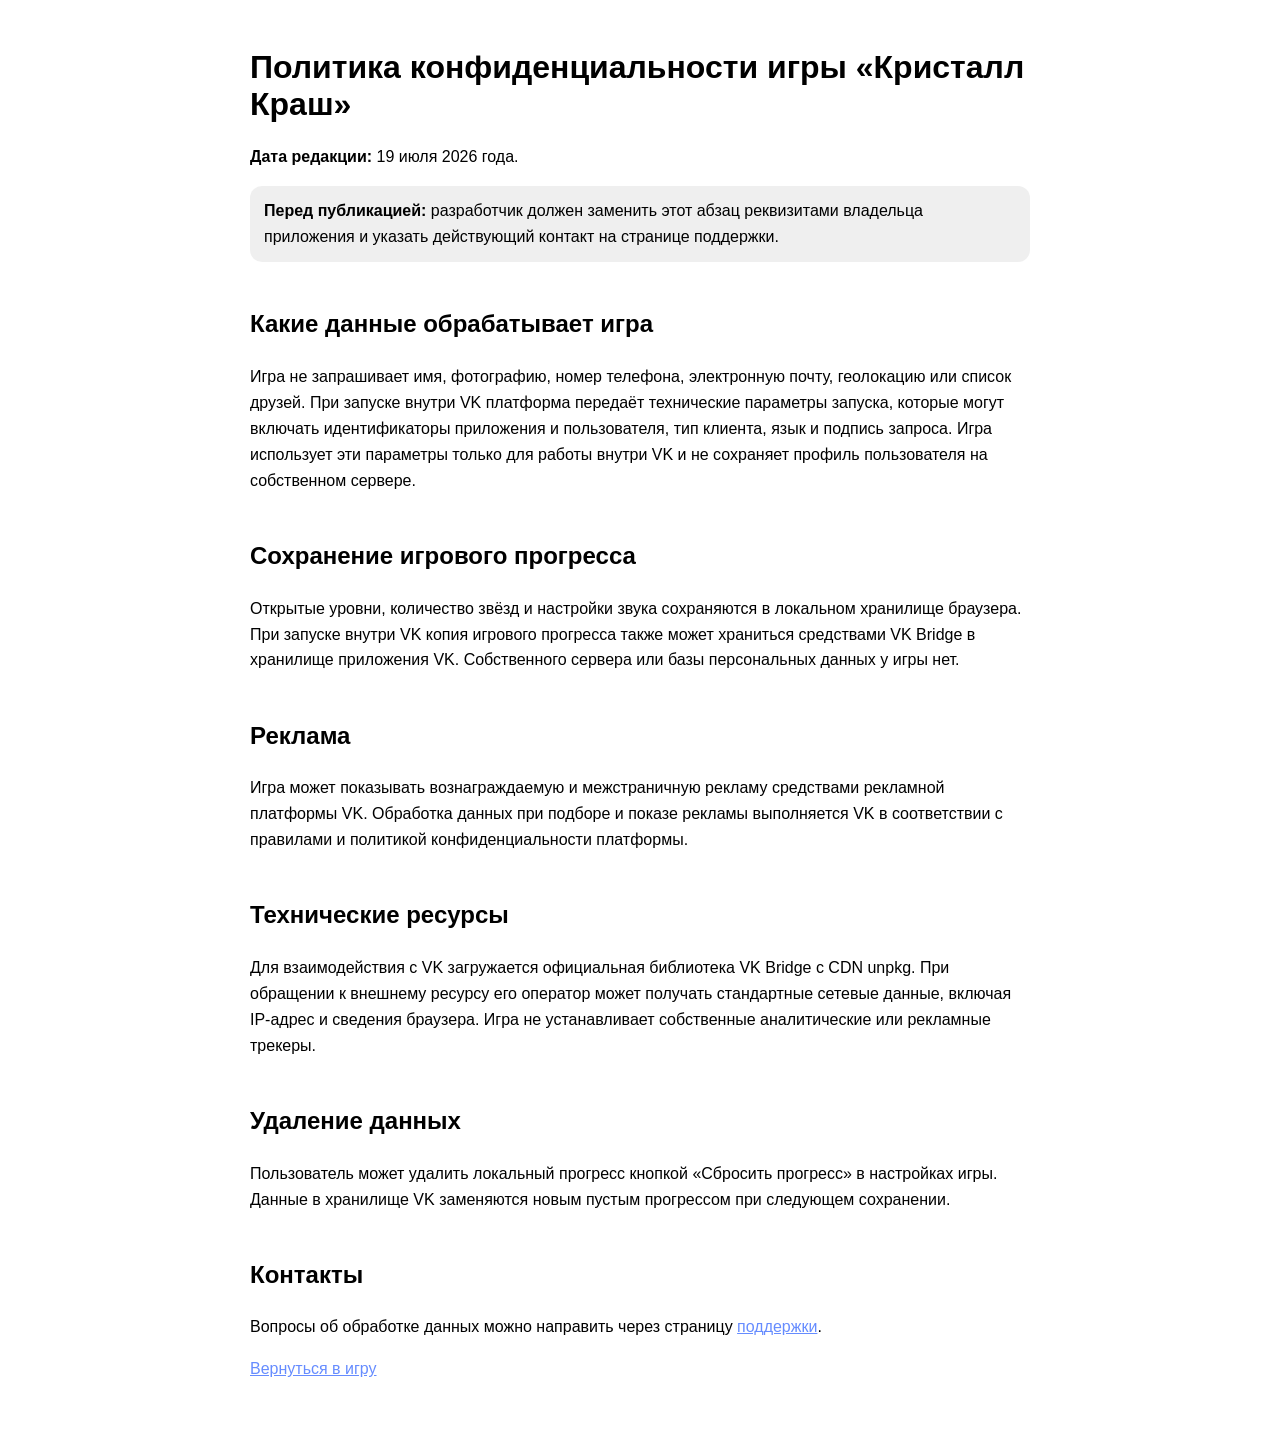
==== privacy-policy.html @ 47e56dcf "Add files via upload" ====
<!doctype html>
<html lang="ru">
<head>
  <meta charset="utf-8">
  <meta name="viewport" content="width=device-width, initial-scale=1">
  <meta name="color-scheme" content="light dark">
  <meta name="theme-color" content="#1c1330">
  <title>Политика конфиденциальности — Кристалл Краш</title>
  <style>
    :root { color-scheme: light dark; font-family: -apple-system, BlinkMacSystemFont, "Segoe UI", Arial, sans-serif; }
    body { max-width: 780px; margin: 0 auto; padding: 28px 18px 56px; line-height: 1.62; }
    h1 { line-height: 1.15; } h2 { margin-top: 1.8em; } a { color: #668cff; }
    .note { padding: 12px 14px; border-radius: 12px; background: rgba(127,127,127,.12); }
  </style>
</head>
<body>
  <h1>Политика конфиденциальности игры «Кристалл Краш»</h1>
  <p><strong>Дата редакции:</strong> 19 июля 2026 года.</p>
  <p class="note"><strong>Перед публикацией:</strong> разработчик должен заменить этот абзац реквизитами владельца приложения и указать действующий контакт на странице поддержки.</p>

  <h2>Какие данные обрабатывает игра</h2>
  <p>Игра не запрашивает имя, фотографию, номер телефона, электронную почту, геолокацию или список друзей. При запуске внутри VK платформа передаёт технические параметры запуска, которые могут включать идентификаторы приложения и пользователя, тип клиента, язык и подпись запроса. Игра использует эти параметры только для работы внутри VK и не сохраняет профиль пользователя на собственном сервере.</p>

  <h2>Сохранение игрового прогресса</h2>
  <p>Открытые уровни, количество звёзд и настройки звука сохраняются в локальном хранилище браузера. При запуске внутри VK копия игрового прогресса также может храниться средствами VK Bridge в хранилище приложения VK. Собственного сервера или базы персональных данных у игры нет.</p>

  <h2>Реклама</h2>
  <p>Игра может показывать вознаграждаемую и межстраничную рекламу средствами рекламной платформы VK. Обработка данных при подборе и показе рекламы выполняется VK в соответствии с правилами и политикой конфиденциальности платформы.</p>

  <h2>Технические ресурсы</h2>
  <p>Для взаимодействия с VK загружается официальная библиотека VK Bridge с CDN unpkg. При обращении к внешнему ресурсу его оператор может получать стандартные сетевые данные, включая IP-адрес и сведения браузера. Игра не устанавливает собственные аналитические или рекламные трекеры.</p>

  <h2>Удаление данных</h2>
  <p>Пользователь может удалить локальный прогресс кнопкой «Сбросить прогресс» в настройках игры. Данные в хранилище VK заменяются новым пустым прогрессом при следующем сохранении.</p>

  <h2>Контакты</h2>
  <p>Вопросы об обработке данных можно направить через страницу <a href="support.html">поддержки</a>.</p>
  <p><a href="index.html">Вернуться в игру</a></p>
</body>
</html>
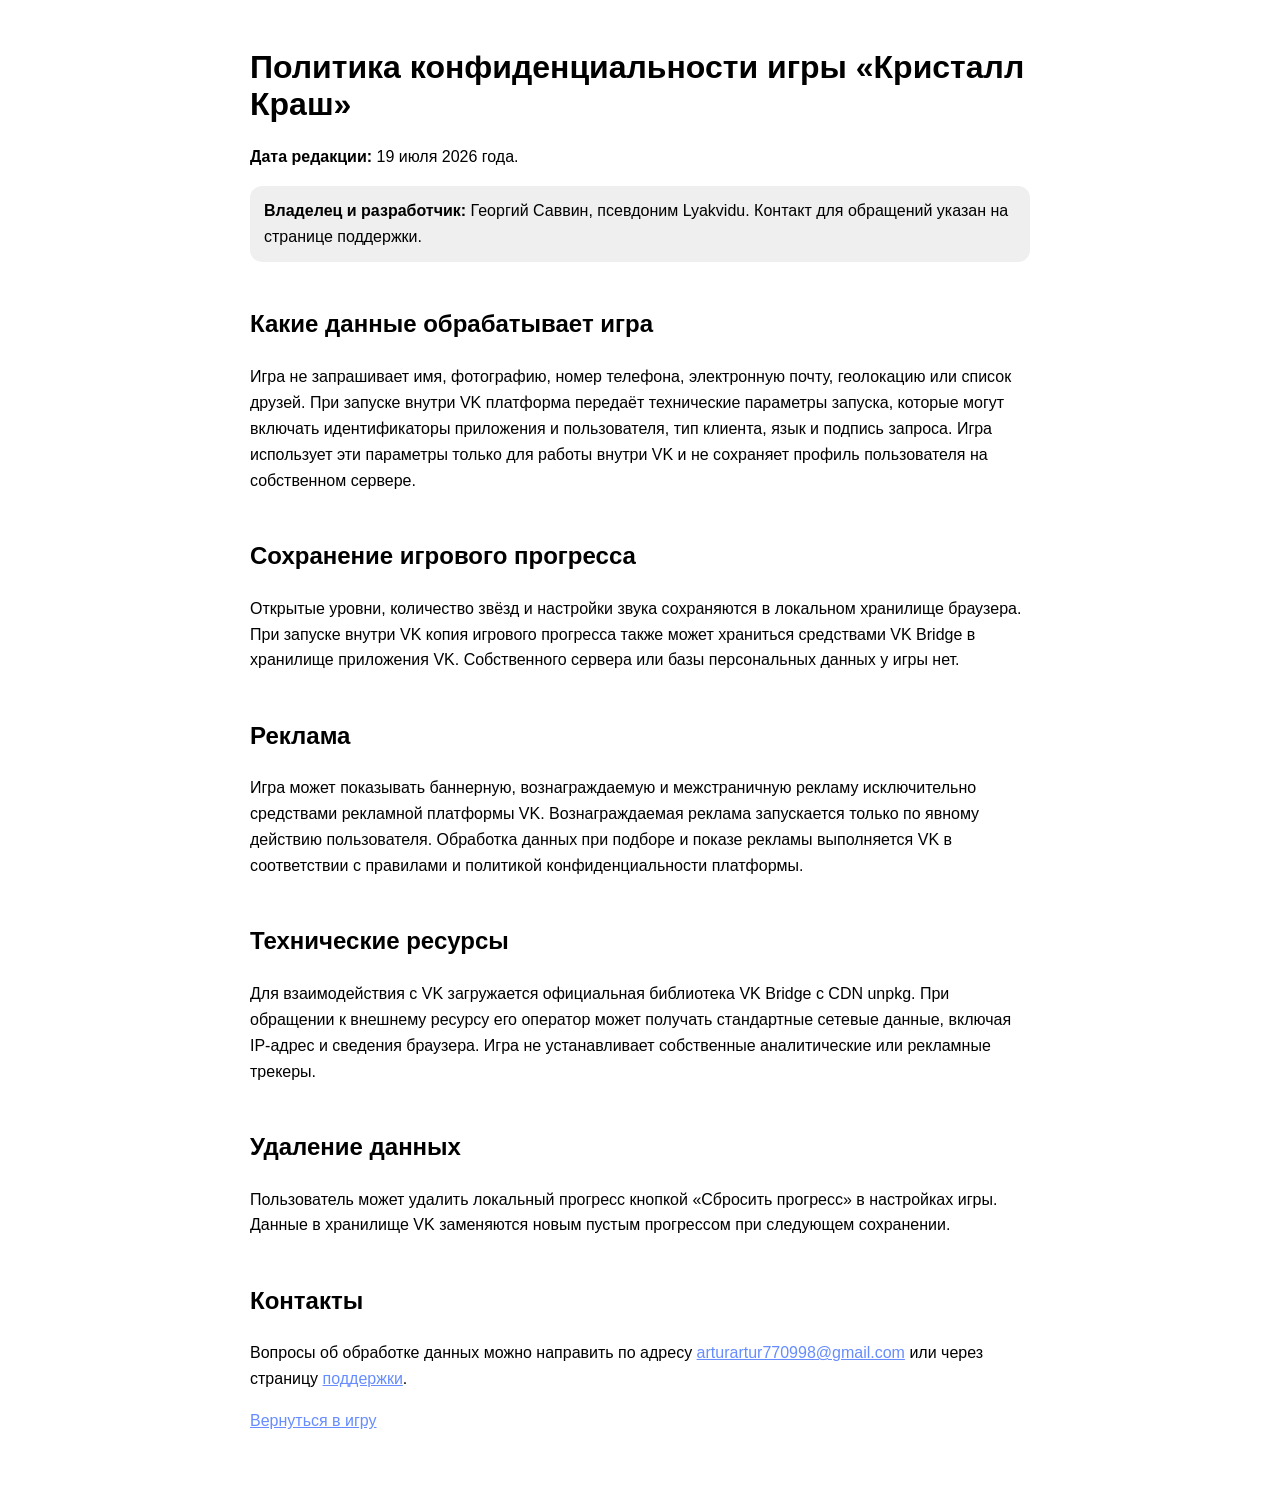
==== commit 5da9f36a: "Add files via upload" ====
--- a/privacy-policy.html
+++ b/privacy-policy.html
@@ -5,6 +5,7 @@
   <meta name="viewport" content="width=device-width, initial-scale=1">
   <meta name="color-scheme" content="light dark">
   <meta name="theme-color" content="#1c1330">
+  <link rel="icon" href="icon.svg" type="image/svg+xml">
   <title>Политика конфиденциальности — Кристалл Краш</title>
   <style>
     :root { color-scheme: light dark; font-family: -apple-system, BlinkMacSystemFont, "Segoe UI", Arial, sans-serif; }
@@ -16,7 +17,7 @@
 <body>
   <h1>Политика конфиденциальности игры «Кристалл Краш»</h1>
   <p><strong>Дата редакции:</strong> 19 июля 2026 года.</p>
-  <p class="note"><strong>Перед публикацией:</strong> разработчик должен заменить этот абзац реквизитами владельца приложения и указать действующий контакт на странице поддержки.</p>
+  <p class="note"><strong>Владелец и разработчик:</strong> Георгий Саввин, псевдоним Lyakvidu. Контакт для обращений указан на странице поддержки.</p>
 
   <h2>Какие данные обрабатывает игра</h2>
   <p>Игра не запрашивает имя, фотографию, номер телефона, электронную почту, геолокацию или список друзей. При запуске внутри VK платформа передаёт технические параметры запуска, которые могут включать идентификаторы приложения и пользователя, тип клиента, язык и подпись запроса. Игра использует эти параметры только для работы внутри VK и не сохраняет профиль пользователя на собственном сервере.</p>
@@ -25,7 +26,7 @@
   <p>Открытые уровни, количество звёзд и настройки звука сохраняются в локальном хранилище браузера. При запуске внутри VK копия игрового прогресса также может храниться средствами VK Bridge в хранилище приложения VK. Собственного сервера или базы персональных данных у игры нет.</p>
 
   <h2>Реклама</h2>
-  <p>Игра может показывать вознаграждаемую и межстраничную рекламу средствами рекламной платформы VK. Обработка данных при подборе и показе рекламы выполняется VK в соответствии с правилами и политикой конфиденциальности платформы.</p>
+  <p>Игра может показывать баннерную, вознаграждаемую и межстраничную рекламу исключительно средствами рекламной платформы VK. Вознаграждаемая реклама запускается только по явному действию пользователя. Обработка данных при подборе и показе рекламы выполняется VK в соответствии с правилами и политикой конфиденциальности платформы.</p>
 
   <h2>Технические ресурсы</h2>
   <p>Для взаимодействия с VK загружается официальная библиотека VK Bridge с CDN unpkg. При обращении к внешнему ресурсу его оператор может получать стандартные сетевые данные, включая IP-адрес и сведения браузера. Игра не устанавливает собственные аналитические или рекламные трекеры.</p>
@@ -34,7 +35,7 @@
   <p>Пользователь может удалить локальный прогресс кнопкой «Сбросить прогресс» в настройках игры. Данные в хранилище VK заменяются новым пустым прогрессом при следующем сохранении.</p>
 
   <h2>Контакты</h2>
-  <p>Вопросы об обработке данных можно направить через страницу <a href="support.html">поддержки</a>.</p>
+  <p>Вопросы об обработке данных можно направить по адресу <a href="mailto:arturartur770998@gmail.com">arturartur770998@gmail.com</a> или через страницу <a href="support.html">поддержки</a>.</p>
   <p><a href="index.html">Вернуться в игру</a></p>
 </body>
 </html>
